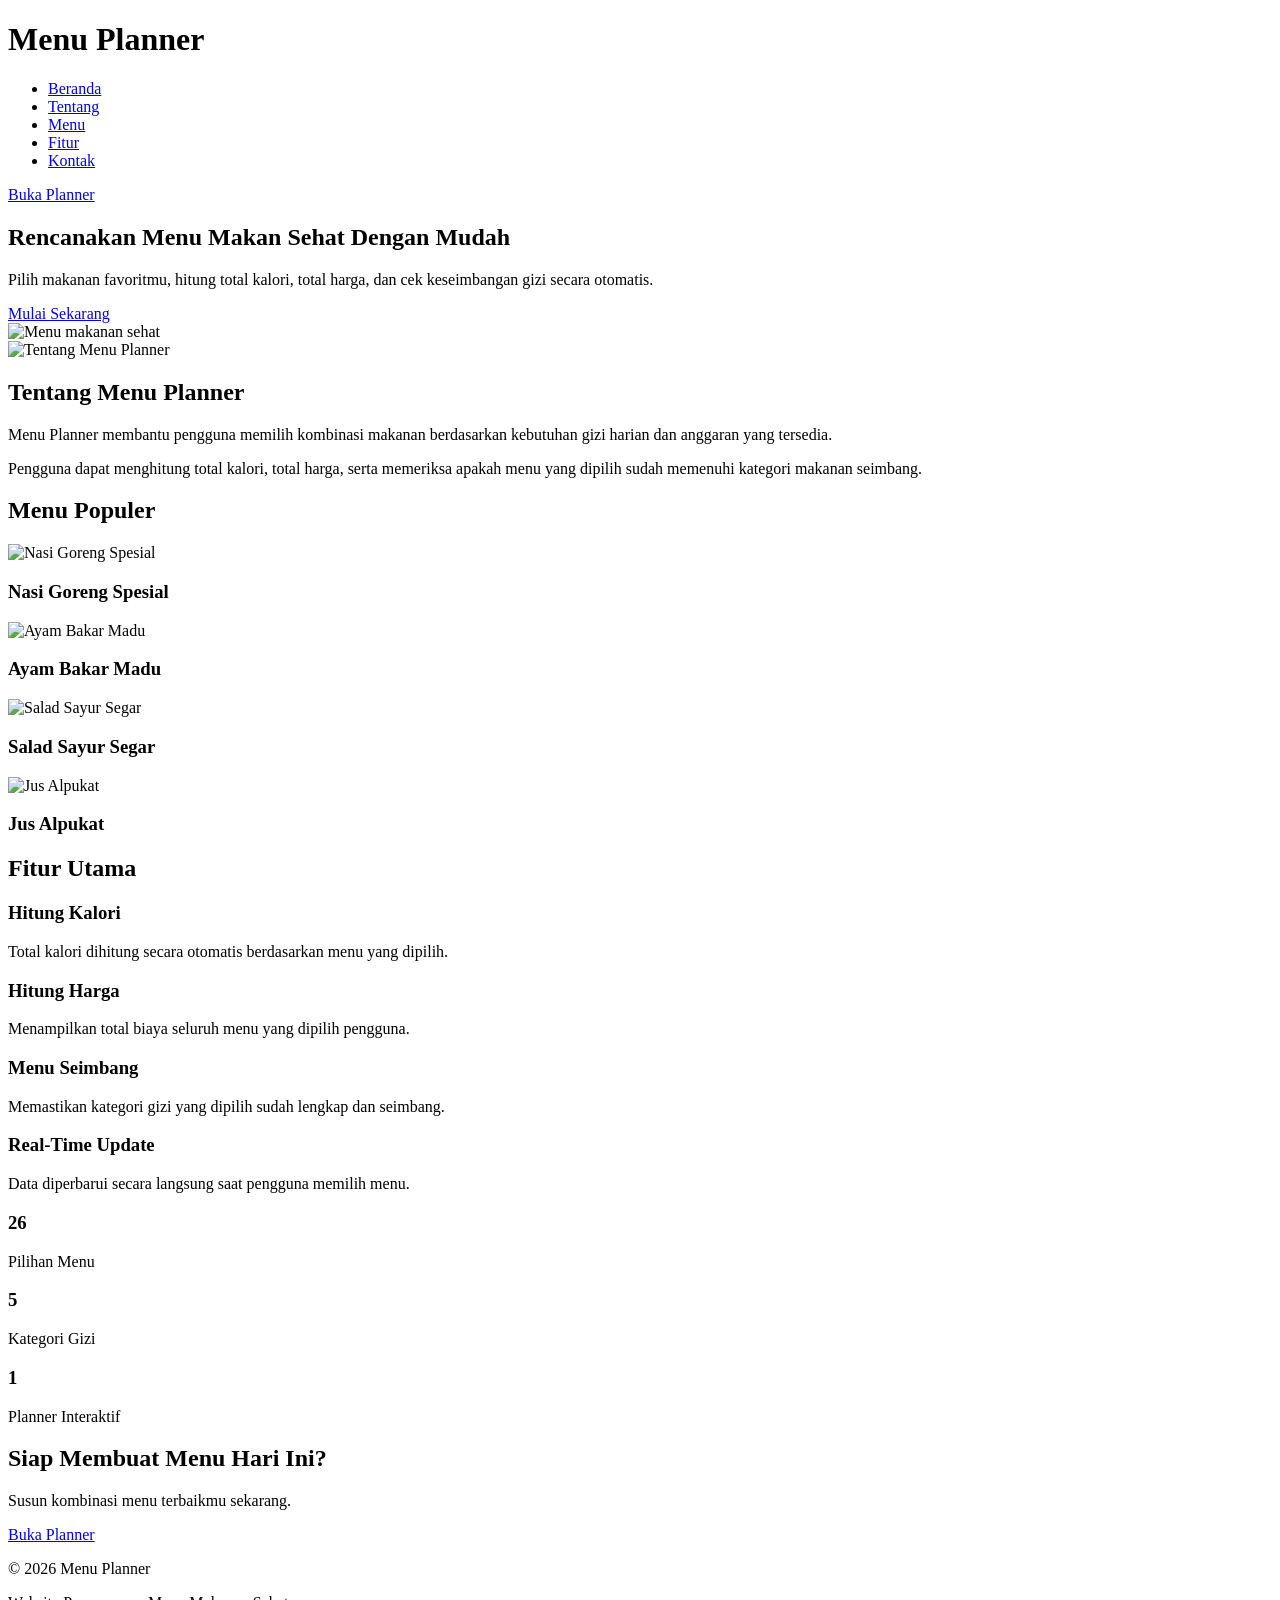
==== index.html @ 8835a651 "Update index and planner HTML structure" ====
<!DOCTYPE html>

<html lang="id">

<head>
    <meta charset="UTF-8">
    <meta name="viewport" content="width=device-width, initial-scale=1.0">
    <title>Menu Planner</title>
    <link rel="stylesheet" href="css/style.css">
</head>

<body>

<header>

    <div class="container">

        <div class="logo">
            <h1>Menu Planner</h1>
        </div>

        <nav>

            <ul>
                <li><a href="#hero">Beranda</a></li>
                <li><a href="#about">Tentang</a></li>
                <li><a href="#featured">Menu</a></li>
                <li><a href="#features">Fitur</a></li>
                <li><a href="#contact">Kontak</a></li>
            </ul>

        </nav>

        <a href="planner.html" class="planner-button">
            Buka Planner
        </a>

    </div>

</header>

<main>

    <section id="hero">

        <div class="hero-content">

            <h2>
                Rencanakan Menu Makan Sehat Dengan Mudah
            </h2>

            <p>
                Pilih makanan favoritmu, hitung total kalori,
                total harga, dan cek keseimbangan gizi secara otomatis.
            </p>

            <a href="planner.html">
                Mulai Sekarang
            </a>

        </div>

        <div class="hero-image">

            <img src="images/hero-food.jpg"
                 alt="Menu makanan sehat">

        </div>

    </section>

    <section id="about">

        <div class="about-image">

            <img src="images/about-food.jpg"
                 alt="Tentang Menu Planner">

        </div>

        <div class="about-content">

            <h2>Tentang Menu Planner</h2>

            <p>
                Menu Planner membantu pengguna memilih
                kombinasi makanan berdasarkan kebutuhan
                gizi harian dan anggaran yang tersedia.
            </p>

            <p>
                Pengguna dapat menghitung total kalori,
                total harga, serta memeriksa apakah menu
                yang dipilih sudah memenuhi kategori
                makanan seimbang.
            </p>

        </div>

    </section>

    <section id="featured">

        <h2>Menu Populer</h2>

        <div class="menu-grid">

            <article class="menu-card">

                <img src="images/menu1.jpg"
                     alt="Nasi Goreng Spesial">

                <h3>Nasi Goreng Spesial</h3>

            </article>

            <article class="menu-card">

                <img src="images/menu2.jpg"
                     alt="Ayam Bakar Madu">

                <h3>Ayam Bakar Madu</h3>

            </article>

            <article class="menu-card">

                <img src="images/menu3.jpg"
                     alt="Salad Sayur Segar">

                <h3>Salad Sayur Segar</h3>

            </article>

            <article class="menu-card">

                <img src="images/menu4.jpg"
                     alt="Jus Alpukat">

                <h3>Jus Alpukat</h3>

            </article>

        </div>

    </section>

    <section id="features">

        <h2>Fitur Utama</h2>

        <div class="feature-grid">

            <article class="feature-card">

                <h3>Hitung Kalori</h3>

                <p>
                    Total kalori dihitung secara otomatis
                    berdasarkan menu yang dipilih.
                </p>

            </article>

            <article class="feature-card">

                <h3>Hitung Harga</h3>

                <p>
                    Menampilkan total biaya seluruh menu
                    yang dipilih pengguna.
                </p>

            </article>

            <article class="feature-card">

                <h3>Menu Seimbang</h3>

                <p>
                    Memastikan kategori gizi yang dipilih
                    sudah lengkap dan seimbang.
                </p>

            </article>

            <article class="feature-card">

                <h3>Real-Time Update</h3>

                <p>
                    Data diperbarui secara langsung saat
                    pengguna memilih menu.
                </p>

            </article>

        </div>

    </section>

    <section id="statistics">

        <div class="stat-card">

            <h3>26</h3>

            <p>Pilihan Menu</p>

        </div>

        <div class="stat-card">

            <h3>5</h3>

            <p>Kategori Gizi</p>

        </div>

        <div class="stat-card">

            <h3>1</h3>

            <p>Planner Interaktif</p>

        </div>

    </section>

    <section id="cta">

        <h2>
            Siap Membuat Menu Hari Ini?
        </h2>

        <p>
            Susun kombinasi menu terbaikmu sekarang.
        </p>

        <a href="planner.html">
            Buka Planner
        </a>

    </section>

</main>

<footer id="contact">

    <p>© 2026 Menu Planner</p>

    <p>
        Website Perencanaan Menu Makanan Sehat
    </p>

</footer>

</body>

</html>
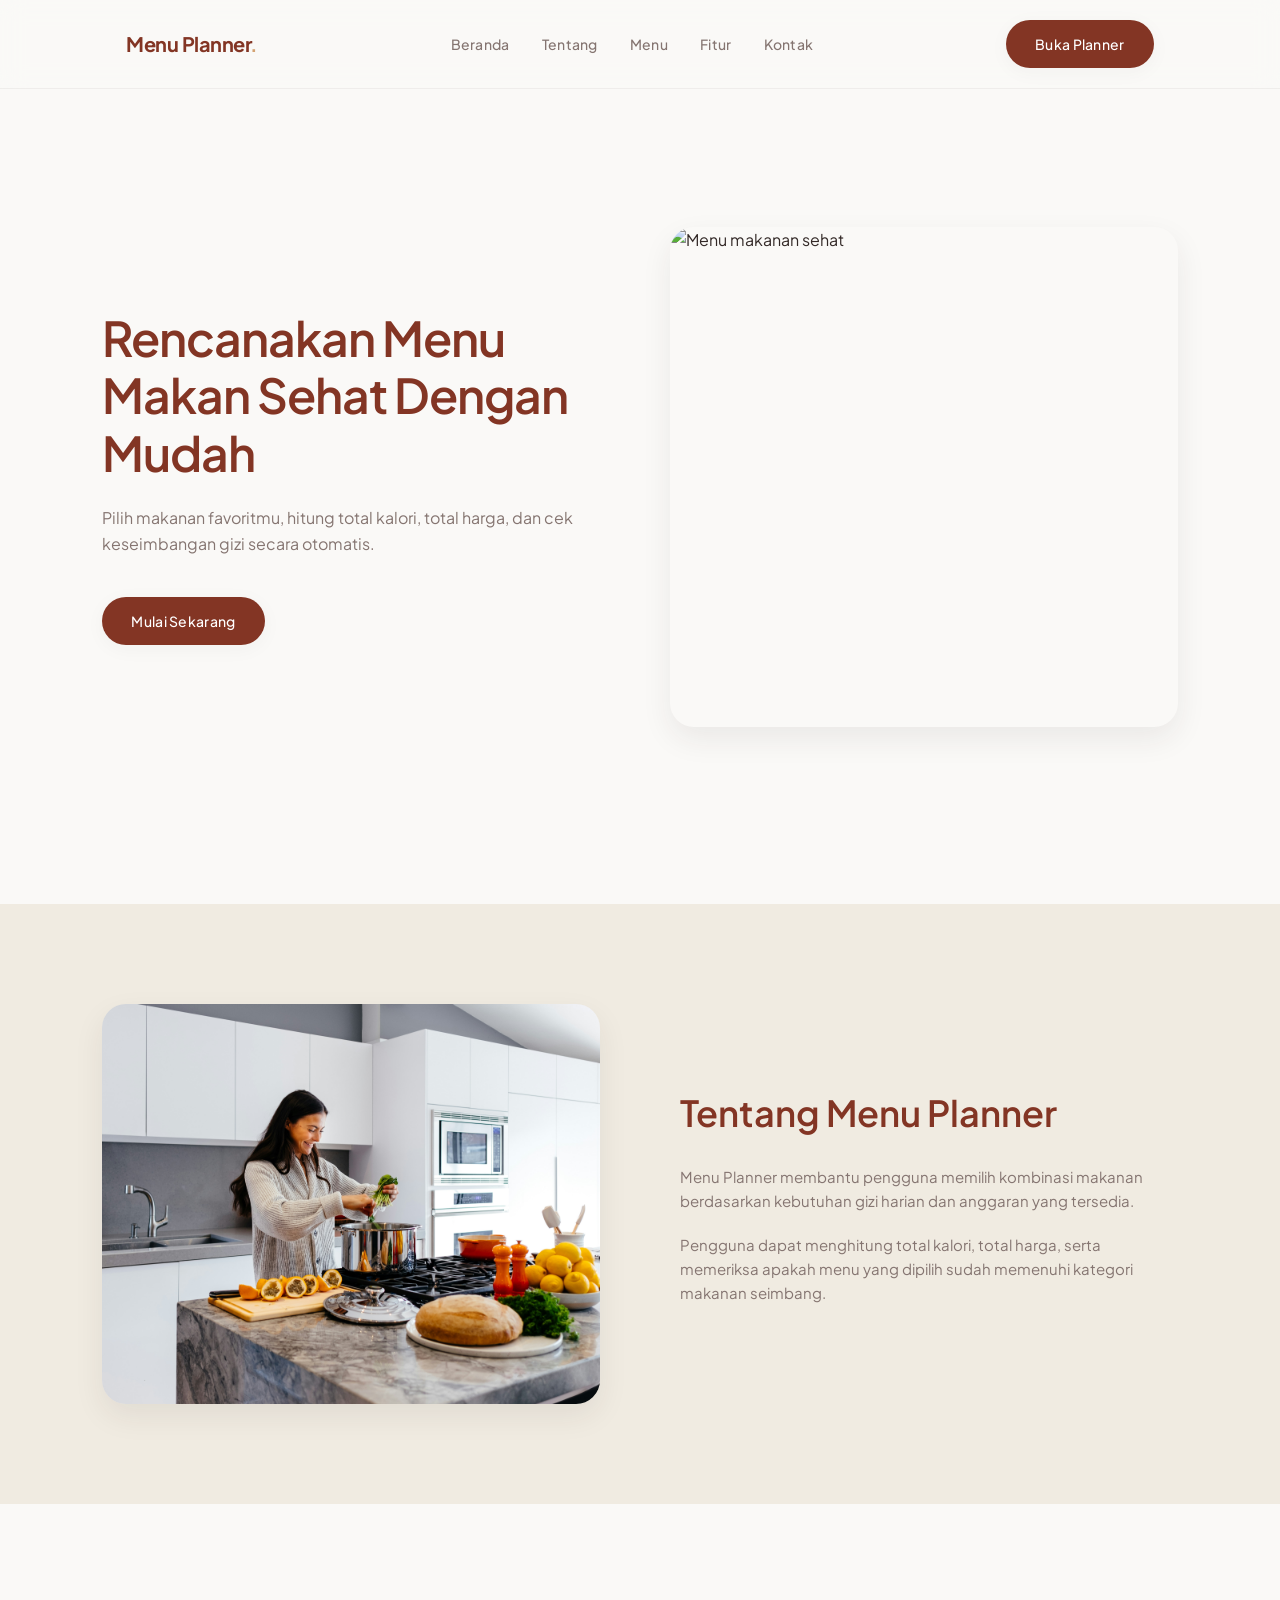
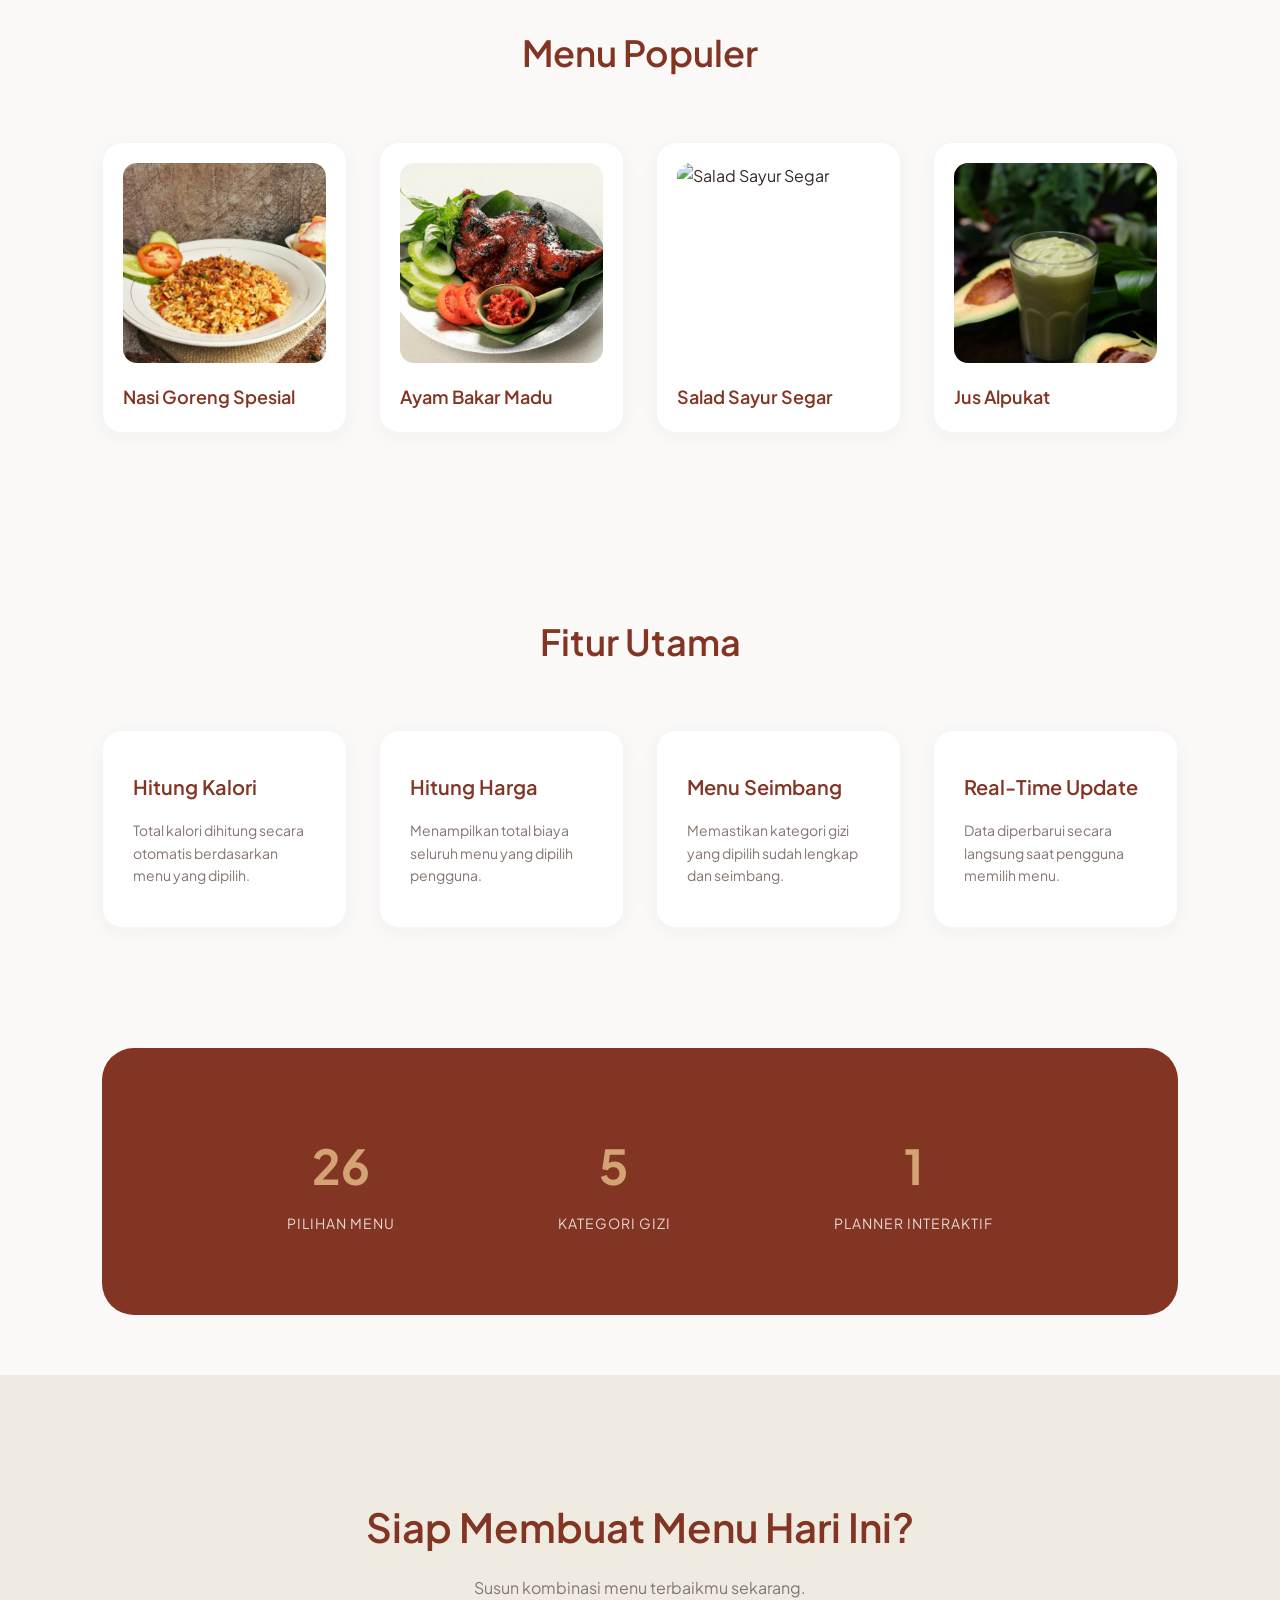
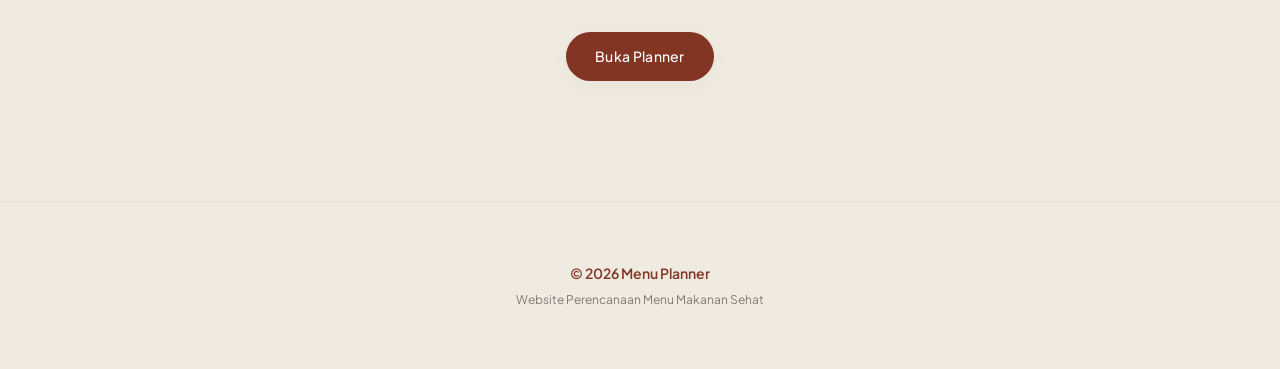
==== commit 7749cb0e: "Update CSS" ====
--- a/index.html
+++ b/index.html
@@ -1,5 +1,4 @@
 <!DOCTYPE html>
-
 <html lang="id">
 
 <head>
@@ -12,15 +11,11 @@
 <body>
 
 <header>
-
     <div class="container">
-
         <div class="logo">
             <h1>Menu Planner</h1>
         </div>
-
         <nav>
-
             <ul>
                 <li><a href="#hero">Beranda</a></li>
                 <li><a href="#about">Tentang</a></li>
@@ -28,233 +23,149 @@
                 <li><a href="#features">Fitur</a></li>
                 <li><a href="#contact">Kontak</a></li>
             </ul>
-
         </nav>
-
         <a href="planner.html" class="planner-button">
             Buka Planner
         </a>
-
     </div>
-
 </header>
 
 <main>
 
     <section id="hero">
-
         <div class="hero-content">
-
             <h2>
                 Rencanakan Menu Makan Sehat Dengan Mudah
             </h2>
-
             <p>
                 Pilih makanan favoritmu, hitung total kalori,
                 total harga, dan cek keseimbangan gizi secara otomatis.
             </p>
-
             <a href="planner.html">
                 Mulai Sekarang
             </a>
-
         </div>
-
         <div class="hero-image">
-
-            <img src="images/hero-food.jpg"
-                 alt="Menu makanan sehat">
-
+            <img src="Asset/Banner.jpg" alt="Menu makanan sehat">
         </div>
-
     </section>
 
     <section id="about">
-
         <div class="about-image">
-
-            <img src="images/about-food.jpg"
-                 alt="Tentang Menu Planner">
-
+            <img src="Asset/About-Planner.jpg" alt="Tentang Menu Planner">
         </div>
-
         <div class="about-content">
-
             <h2>Tentang Menu Planner</h2>
-
             <p>
                 Menu Planner membantu pengguna memilih
                 kombinasi makanan berdasarkan kebutuhan
                 gizi harian dan anggaran yang tersedia.
             </p>
-
             <p>
                 Pengguna dapat menghitung total kalori,
                 total harga, serta memeriksa apakah menu
                 yang dipilih sudah memenuhi kategori
                 makanan seimbang.
             </p>
-
         </div>
-
     </section>
 
     <section id="featured">
-
         <h2>Menu Populer</h2>
-
         <div class="menu-grid">
 
             <article class="menu-card">
-
-                <img src="images/menu1.jpg"
-                     alt="Nasi Goreng Spesial">
-
+                <img src="Asset/Nasi-Goreng-Spesial.jpg" alt="Nasi Goreng Spesial">
                 <h3>Nasi Goreng Spesial</h3>
-
             </article>
 
             <article class="menu-card">
-
-                <img src="images/menu2.jpg"
-                     alt="Ayam Bakar Madu">
-
+                <img src="Asset/Ayam-Bakar-Madu.png" alt="Ayam Bakar Madu">
                 <h3>Ayam Bakar Madu</h3>
-
             </article>
 
             <article class="menu-card">
-
-                <img src="images/menu3.jpg"
-                     alt="Salad Sayur Segar">
-
+                <img src="Asset/Salad-Sayur.jpg" alt="Salad Sayur Segar">
                 <h3>Salad Sayur Segar</h3>
-
             </article>
 
             <article class="menu-card">
-
-                <img src="images/menu4.jpg"
-                     alt="Jus Alpukat">
-
+                <img src="Asset/Jus-Alpukat.jpg" alt="Jus Alpukat">
                 <h3>Jus Alpukat</h3>
-
             </article>
 
         </div>
-
     </section>
 
     <section id="features">
-
         <h2>Fitur Utama</h2>
-
         <div class="feature-grid">
-
             <article class="feature-card">
-
                 <h3>Hitung Kalori</h3>
-
                 <p>
                     Total kalori dihitung secara otomatis
                     berdasarkan menu yang dipilih.
                 </p>
-
             </article>
-
             <article class="feature-card">
-
                 <h3>Hitung Harga</h3>
-
                 <p>
                     Menampilkan total biaya seluruh menu
                     yang dipilih pengguna.
                 </p>
-
             </article>
-
             <article class="feature-card">
-
                 <h3>Menu Seimbang</h3>
-
                 <p>
                     Memastikan kategori gizi yang dipilih
                     sudah lengkap dan seimbang.
                 </p>
-
             </article>
-
             <article class="feature-card">
-
                 <h3>Real-Time Update</h3>
-
                 <p>
                     Data diperbarui secara langsung saat
                     pengguna memilih menu.
                 </p>
-
             </article>
-
         </div>
-
     </section>
 
     <section id="statistics">
-
         <div class="stat-card">
-
             <h3>26</h3>
-
             <p>Pilihan Menu</p>
-
         </div>
-
         <div class="stat-card">
-
             <h3>5</h3>
-
             <p>Kategori Gizi</p>
-
         </div>
-
         <div class="stat-card">
-
             <h3>1</h3>
-
             <p>Planner Interaktif</p>
-
         </div>
-
     </section>
 
     <section id="cta">
-
         <h2>
             Siap Membuat Menu Hari Ini?
         </h2>
-
         <p>
             Susun kombinasi menu terbaikmu sekarang.
         </p>
-
         <a href="planner.html">
             Buka Planner
         </a>
-
     </section>
 
 </main>
 
 <footer id="contact">
-
     <p>© 2026 Menu Planner</p>
-
     <p>
         Website Perencanaan Menu Makanan Sehat
     </p>
-
 </footer>
 
 </body>
-
-</html>
+</html>
--- a/css/style.css
+++ b/css/style.css
@@ -0,0 +1,566 @@
+@import url('https://fonts.googleapis.com/css2?family=Plus+Jakarta+Sans:wght@300;400;500;600;700&display=swap'); /* Import Font Plus Jakarta Sans */
+
+*, *::before, *::after {
+    box-sizing: border-box;
+    margin: 0;
+    padding: 0;
+}
+
+:root {
+    --bg-primary: #faf9f7;  
+    --bg-secondary: #f0ebe1;  
+    --color-primary: #833524;   
+    --color-accent: #d4a373;     
+    --text-main: #332927;        
+    --text-muted: #857571;       
+    --white: #ffffff;
+    --font-family: 'Plus Jakarta Sans', sans-serif;
+    --transition: all 0.4s cubic-bezier(0.16, 1, 0.3, 1); 
+    
+    /* Bayangan disesuaikan menggunakan tone cokelat gelap agar natural */
+    --shadow-sm: 0 4px 20px rgba(51, 41, 39, 0.04);
+    --shadow-md: 0 12px 30px rgba(51, 41, 39, 0.08);
+}
+
+html {
+    scroll-behavior: smooth;
+}
+
+body {
+    font-family: var(--font-family);
+    background-color: var(--bg-primary);
+    color: var(--text-main);
+    line-height: 1.6;
+    overflow-x: hidden;
+}
+
+img {
+    max-width: 100%;
+    height: auto;
+    display: block;
+    object-fit: cover;
+}
+
+a {
+    text-decoration: none;
+    color: inherit;
+    transition: var(--transition);
+}
+
+li {
+    list-style: none;
+}
+
+.container {
+    width: 100%;
+    max-width: 1200px;
+    margin: 0 auto;
+    padding: 0 24px;
+}
+
+/* Header Dan Nav */
+header {
+    background-color: rgba(250, 249, 247, 0.85);
+    backdrop-filter: blur(12px);
+    -webkit-backdrop-filter: blur(12px);
+    position: sticky;
+    top: 0;
+    z-index: 1000;
+    border-bottom: 1px solid rgba(51, 41, 39, 0.06);
+    padding: 20px 0;
+}
+
+header .container, 
+header {
+    display: flex;
+    justify-content: space-between;
+    align-items: center;
+}
+
+header {
+    padding: 20px 8%;
+}
+
+.logo h1 {
+    font-size: 20px;
+    font-weight: 700;
+    letter-spacing: -0.5px;
+    color: var(--color-primary);
+    position: relative;
+}
+
+.logo h1::after {
+    content: '.';
+    color: var(--color-accent);
+}
+
+nav ul {
+    display: flex;
+    gap: 32px;
+}
+
+nav ul a {
+    font-size: 14px;
+    font-weight: 500;
+    color: var(--text-muted);
+    letter-spacing: 0.3px;
+}
+
+nav ul a:hover {
+    color: var(--color-primary);
+}
+
+.planner-button, 
+#hero .hero-content a, 
+#cta a {
+    display: inline-block;
+    background-color: var(--color-primary);
+    color: var(--white);
+    padding: 12px 28px;
+    font-size: 14px;
+    font-weight: 500;
+    border-radius: 50px; 
+    letter-spacing: 0.3px;
+    box-shadow: var(--shadow-sm);
+    border: 1px solid transparent;
+}
+
+.planner-button:hover, 
+#hero .hero-content a:hover, 
+#cta a:hover {
+    background-color: var(--bg-primary);
+    color: var(--color-primary);
+    border-color: var(--color-primary);
+    transform: translateY(-2px);
+    box-shadow: var(--shadow-md);
+}
+
+/* Landing Page-Styling*/
+
+/* Hero Section */
+#hero {
+    display: flex;
+    align-items: center;
+    justify-content: space-between;
+    padding: 80px 8% 120px 8%;
+    gap: 60px;
+    min-height: calc(100vh - 85px);
+}
+
+.hero-content {
+    flex: 1;
+    max-width: 550px;
+}
+
+.hero-content h2 {
+    font-size: 48px;
+    line-height: 1.2;
+    font-weight: 600;
+    color: var(--color-primary);
+    margin-bottom: 24px;
+    letter-spacing: -1px;
+}
+
+.hero-content p {
+    font-size: 16px;
+    color: var(--text-muted);
+    margin-bottom: 40px;
+    font-weight: 400;
+}
+
+.hero-image {
+    flex: 1;
+    position: relative;
+}
+
+.hero-image img {
+    width: 100%;
+    height: 500px;
+    border-radius: 24px;
+    box-shadow: var(--shadow-md);
+}
+
+/* About Section */
+#about {
+    display: flex;
+    align-items: center;
+    background-color: var(--bg-secondary);
+    padding: 100px 8%;
+    gap: 80px;
+}
+
+.about-image {
+    flex: 1;
+}
+
+.about-image img {
+    width: 100%;
+    height: 400px;
+    border-radius: 24px;
+    box-shadow: var(--shadow-md);
+}
+
+.about-content {
+    flex: 1;
+    max-width: 500px;
+}
+
+.about-content h2 {
+    font-size: 36px;
+    color: var(--color-primary);
+    margin-bottom: 24px;
+    font-weight: 600;
+}
+
+.about-content p {
+    font-size: 15px;
+    color: var(--text-muted);
+    margin-bottom: 20px;
+}
+
+/* Featured Menu & Features Grid */
+#featured, #features {
+    padding: 120px 8% 60px 8%;
+    text-align: center;
+}
+
+#featured h2, #features h2 {
+    font-size: 36px;
+    color: var(--color-primary);
+    margin-bottom: 60px;
+    font-weight: 600;
+}
+
+.menu-grid, .feature-grid {
+    display: grid;
+    grid-template-columns: repeat(auto-fit, minmax(240px, 1fr));
+    gap: 32px;
+}
+
+/* Card Styling */
+.menu-card, .feature-card {
+    background-color: var(--white);
+    border-radius: 20px;
+    padding: 20px;
+    text-align: left;
+    box-shadow: var(--shadow-sm);
+    transition: var(--transition);
+    border: 1px solid rgba(51, 41, 39, 0.04);
+}
+
+.menu-card:hover, .feature-card:hover {
+    transform: translateY(-8px);
+    box-shadow: var(--shadow-md);
+}
+
+.menu-card img {
+    width: 100%;
+    height: 200px;
+    border-radius: 14px;
+    margin-bottom: 20px;
+}
+
+.menu-card h3 {
+    font-size: 18px;
+    font-weight: 600;
+    color: var(--color-primary);
+}
+
+.feature-card {
+    padding: 40px 30px;
+}
+
+.feature-card h3 {
+    font-size: 20px;
+    color: var(--color-primary);
+    margin-bottom: 16px;
+    font-weight: 600;
+}
+
+.feature-card p {
+    font-size: 14px;
+    color: var(--text-muted);
+}
+
+/* Statistics Section */
+#statistics {
+    display: flex;
+    justify-content: space-around;
+    background-color: var(--color-primary);
+    color: var(--white);
+    padding: 80px 8%;
+    margin: 60px 8%;
+    border-radius: 32px;
+    text-align: center;
+}
+
+.stat-card h3 {
+    font-size: 48px;
+    font-weight: 700;
+    color: var(--color-accent);
+    margin-bottom: 8px;
+}
+
+.stat-card p {
+    font-size: 14px;
+    letter-spacing: 1px;
+    text-transform: uppercase;
+    opacity: 0.8;
+}
+
+/* CTA Section */
+#cta {
+    padding: 120px 8%;
+    text-align: center;
+    background-color: var(--bg-secondary);
+    margin-top: 60px;
+}
+
+#cta h2 {
+    font-size: 40px;
+    color: var(--color-primary);
+    margin-bottom: 16px;
+    font-weight: 600;
+}
+
+#cta p {
+    font-size: 16px;
+    color: var(--text-muted);
+    margin-bottom: 32px;
+}
+
+/* Planner Page */
+.planner-header {
+    text-align: center;
+    padding: 60px 8% 40px 8%;
+    max-width: 700px;
+    margin: 0 auto;
+}
+
+.planner-header h2 {
+    font-size: 36px;
+    color: var(--color-primary);
+    margin-bottom: 12px;
+}
+
+.planner-header p {
+    color: var(--text-muted);
+    font-size: 15px;
+}
+
+.planner-layout {
+    display: grid;
+    grid-template-columns: 1.6fr 1fr;
+    gap: 40px;
+    padding: 0 8% 100px 8%;
+    align-items: start;
+}
+
+.menu-table-area {
+    background-color: var(--white);
+    padding: 32px;
+    border-radius: 24px;
+    box-shadow: var(--shadow-sm);
+}
+
+.menu-table-area h2 {
+    font-size: 22px;
+    color: var(--color-primary);
+    margin-bottom: 8px;
+}
+
+.menu-table-area p {
+    font-size: 14px;
+    color: var(--text-muted);
+    margin-bottom: 32px;
+}
+
+table {
+    width: 100%;
+    border-collapse: collapse;
+    text-align: left;
+}
+
+caption {
+    display: none;
+}
+
+th {
+    font-family: var(--font-family);
+    font-size: 13px;
+    font-weight: 600;
+    text-transform: uppercase;
+    letter-spacing: 0.5px;
+    color: var(--color-primary);
+    padding: 16px;
+    border-bottom: 2px solid var(--bg-secondary);
+}
+
+td {
+    padding: 16px;
+    border-bottom: 1px solid rgba(51, 41, 39, 0.05);
+    font-size: 14px;
+    vertical-align: middle;
+}
+
+td img {
+    width: 50px;
+    height: 50px;
+    border-radius: 10px;
+}
+
+td input[type="checkbox"] {
+    accent-color: var(--color-primary);
+    width: 18px;
+    height: 18px;
+    cursor: pointer;
+}
+
+.planner-sidebar {
+    display: flex;
+    flex-direction: column;
+    gap: 24px;
+}
+
+.planner-sidebar section {
+    background-color: var(--white);
+    padding: 28px;
+    border-radius: 20px;
+    box-shadow: var(--shadow-sm);
+    border: 1px solid rgba(51, 41, 39, 0.04);
+}
+
+.planner-sidebar h3 {
+    font-size: 16px;
+    font-weight: 600;
+    color: var(--color-primary);
+    margin-bottom: 16px;
+    position: relative;
+    padding-bottom: 10px;
+    border-bottom: 1px solid var(--bg-secondary);
+}
+
+#emptyState p {
+    font-size: 14px;
+    color: var(--text-muted);
+}
+
+.summary-card {
+    display: flex;
+    justify-content: space-between;
+    align-items: center;
+    margin-bottom: 12px;
+    padding: 12px 16px;
+    background-color: var(--bg-primary);
+    border-radius: 12px;
+}
+
+.summary-card:last-of-type {
+    margin-bottom: 0;
+}
+
+.summary-card h4 {
+    font-size: 14px;
+    font-weight: 500;
+    color: var(--text-muted);
+}
+
+.summary-card p {
+    font-size: 16px;
+    font-weight: 700;
+    color: var(--color-primary);
+}
+
+.nutrition-status ul {
+    display: flex;
+    flex-direction: column;
+    gap: 12px;
+}
+
+.nutrition-status li {
+    font-size: 13px;
+    font-weight: 500;
+    padding: 10px 14px;
+    background-color: #f3f4f6; 
+    color: #9ca3af;
+    border-radius: 10px;
+    display: flex;
+    align-items: center;
+    gap: 10px;
+    transition: var(--transition);
+}
+
+.nutrition-status li.active {
+    background-color: rgba(131, 53, 36, 0.08);
+    color: var(--color-primary);
+    font-weight: 600;
+}
+
+#balancedBadge {
+    /* Gradien untuk kesan menu seimbang menggunakan warna turunan bata gelap */
+    background: linear-gradient(135deg, var(--color-primary), #592418) !important;
+    color: var(--white);
+    text-align: center;
+}
+
+#balancedBadge h3 {
+    color: var(--color-accent) !important;
+    border-bottom: 1px solid rgba(255,255,255,0.1);
+}
+
+#balancedBadge p {
+    font-size: 14px;
+    opacity: 0.9;
+}
+
+/* Footer Section */
+footer {
+    background-color: var(--bg-secondary);
+    padding: 60px 8%;
+    text-align: center;
+    border-top: 1px solid rgba(51, 41, 39, 0.05);
+}
+
+footer p:first-child {
+    font-size: 14px;
+    font-weight: 600;
+    color: var(--color-primary);
+    margin-bottom: 6px;
+}
+
+footer p:last-child {
+    font-size: 12px;
+    color: var(--text-muted);
+}
+
+/* Responsive Design */
+@media (max-width: 992px) {
+    #hero, #about {
+        flex-direction: column;
+        text-align: center;
+        padding: 60px 5%;
+    }
+    .hero-content, .about-content {
+        max-width: 100%;
+    }
+    .planner-layout {
+        grid-template-columns: 1fr;
+        padding: 0 5% 60px 5%;
+    }
+    header {
+        padding: 20px 5%;
+    }
+}
+
+@media (max-width: 768px) {
+    nav {
+        display: none; 
+    }
+    .hero-content h2 {
+        font-size: 36px;
+    }
+    #statistics {
+        flex-direction: column;
+        gap: 40px;
+    }
+}
